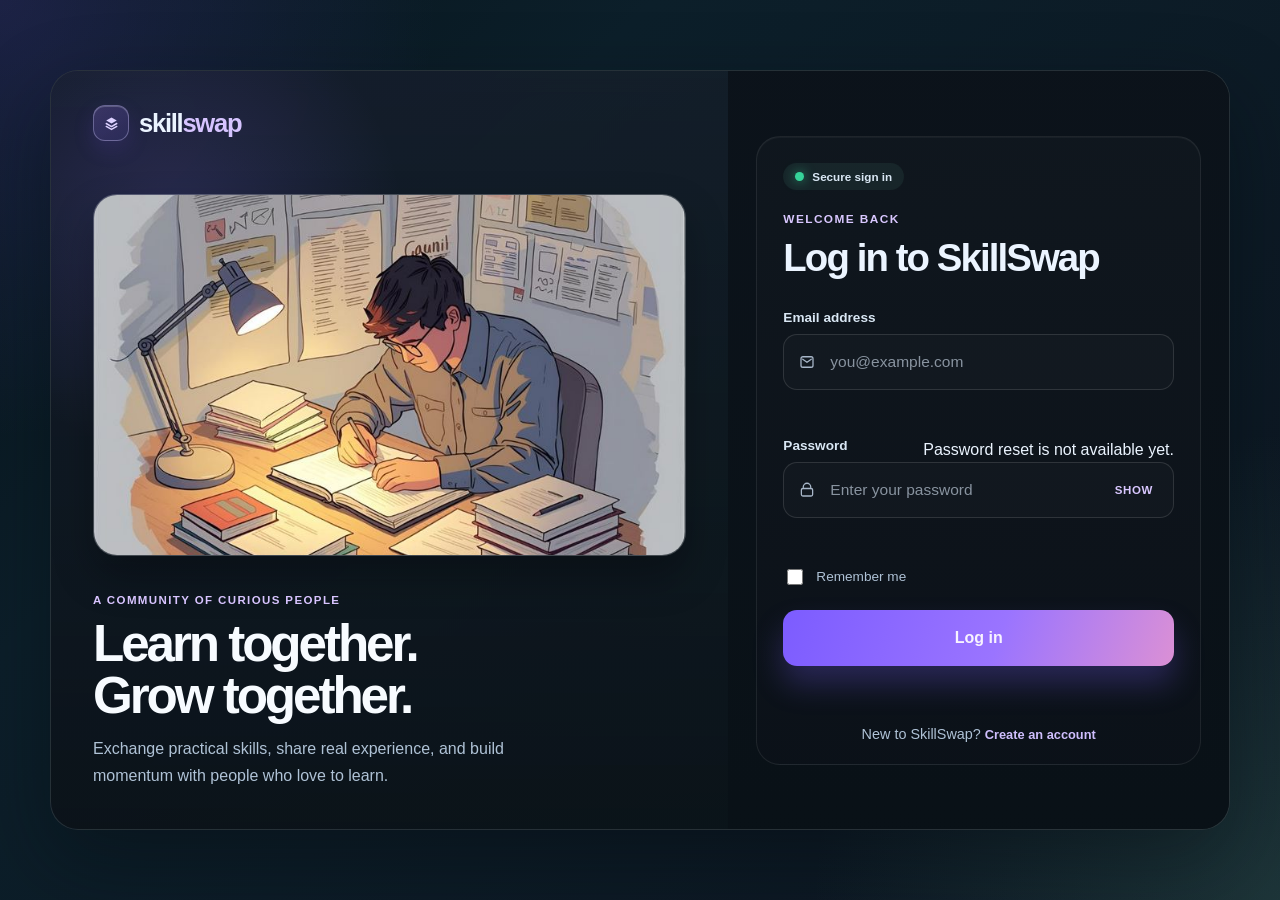
==== frontend/admin.html @ 72eb2aa4 "feat: complete SkillSwap full-stack integration" ====
<!doctype html>
<html lang="en">
<head>
  <meta charset="utf-8"><meta name="viewport" content="width=device-width, initial-scale=1">
  <title>Admin | SkillSwap</title><link rel="stylesheet" href="css/app.css">
  <script defer src="js/config.js"></script><script defer src="js/api.js"></script><script defer src="js/ui.js"></script>
  <script defer src="js/auth.js"></script><script defer src="js/layout.js"></script><script defer src="js/pages.js"></script>
</head>
<body class="app-page" data-protected="true" data-admin="true" data-page="admin">
  <div id="app-header"></div><main class="app-main">
    <h1>Admin dashboard</h1><p class="page-intro">Manage members and review community reports.</p>
    <section id="admin-stats" class="page-grid"><p class="loading-state">Loading dashboard…</p></section>
    <h2 class="section-title">Members</h2><section id="admin-users" class="page-grid"><p class="loading-state">Loading members…</p></section>
    <h2 class="section-title">Open reports</h2><section id="admin-reports" class="page-grid"><p class="loading-state">Loading reports…</p></section>
  </main>
</body>
</html>
---- frontend/css/app.css ----
:root {
  color-scheme: light;
  --ink: #1d1830;
  --muted: #6f6a7d;
  --purple: #6938df;
  --line: #e8e4ef;
  --surface: #fff;
  --wash: #f7f5fb;
}
* { box-sizing: border-box; }
body.app-page { margin: 0; color: var(--ink); background: var(--wash); font: 16px/1.5 system-ui, sans-serif; }
.app-header { display: flex; align-items: center; justify-content: space-between; gap: 1.25rem; padding: 1rem max(1.25rem, calc((100% - 1180px)/2)); background: var(--surface); border-bottom: 1px solid var(--line); }
.app-brand { color: var(--purple); font-weight: 800; font-size: 1.35rem; text-decoration: none; white-space: nowrap; }
.app-header nav { display: flex; flex-wrap: wrap; gap: .8rem 1rem; }
.app-header nav a { color: var(--ink); text-decoration: none; font-size: .92rem; }
.app-header nav a:hover { color: var(--purple); }
.app-main { max-width: 1180px; padding: 2rem 1.25rem 4rem; margin: auto; }
.app-main > h1 { margin: 0 0 .4rem; font-size: clamp(1.8rem, 4vw, 2.5rem); }
.page-intro { margin: 0 0 1.5rem; color: var(--muted); }
.page-grid { display: grid; grid-template-columns: repeat(auto-fit, minmax(min(100%, 290px), 1fr)); gap: 1rem; margin: 1rem 0 2rem; }
.content-card { background: var(--surface); border: 1px solid var(--line); border-radius: 16px; padding: 1.1rem; box-shadow: 0 8px 26px rgb(34 20 65 / 4%); }
.content-card h2 { font-size: 1.1rem; margin: 0 0 .35rem; overflow-wrap: anywhere; }
.content-card p { color: var(--muted); overflow-wrap: anywhere; }
.content-card small { color: var(--muted); }
.app-form { display: grid; gap: .8rem; max-width: 680px; padding: 1.25rem; background: var(--surface); border: 1px solid var(--line); border-radius: 16px; margin: 1rem 0 2rem; }
.app-form label { display: grid; gap: .35rem; font-weight: 650; }
.app-form input, .app-form textarea, .app-form select { width: 100%; padding: .75rem; border: 1px solid #d5cfdf; border-radius: 9px; font: inherit; background: white; }
.app-form textarea { min-height: 110px; resize: vertical; }
.button { cursor: pointer; border: 1px solid transparent; border-radius: 9px; padding: .65rem 1rem; font: inherit; font-weight: 650; text-decoration: none; display: inline-flex; align-items: center; justify-content: center; }
.button-primary { background: var(--purple); color: white; }
.button-outline { border-color: #cfc5e4; background: white; color: var(--ink); }
.button-danger { border-color: #e4baba; background: #fff5f5; color: #962e2e; }
.card-actions { display: flex; flex-wrap: wrap; gap: .5rem; margin-top: .8rem; }
.metric { font-size: 2rem; color: var(--purple); font-weight: 800; }
.post-media { display: block; max-width: 100%; max-height: 420px; border-radius: 10px; margin-top: .8rem; }
.empty-state, .loading-state, .error-state { padding: 1rem; color: var(--muted); background: white; border-radius: 12px; }
.error-state, .toast-error { color: #9c2525; }
.toast { position: fixed; z-index: 20; right: 1rem; bottom: 1rem; max-width: min(90vw, 420px); padding: .9rem 1.1rem; color: white; background: #27213a; border-radius: 10px; opacity: 0; pointer-events: none; transition: opacity .2s; }
.toast-visible { opacity: 1; }
.toast-error { background: #9c2525; color: white; }
.section-title { margin: 2rem 0 .7rem; }
.page-actions { display: flex; align-items: center; justify-content: center; gap: 1rem; margin: 1.5rem 0; }
.page-actions button:disabled { opacity: .45; cursor: not-allowed; }
.featured-skills { display: grid; grid-template-columns: repeat(auto-fit, minmax(230px, 1fr)); gap: 1rem; }
@media (max-width: 760px) {
  .app-header { align-items: flex-start; flex-wrap: wrap; }
  .app-header nav { order: 3; width: 100%; }
  .app-main { padding-top: 1.4rem; }
}
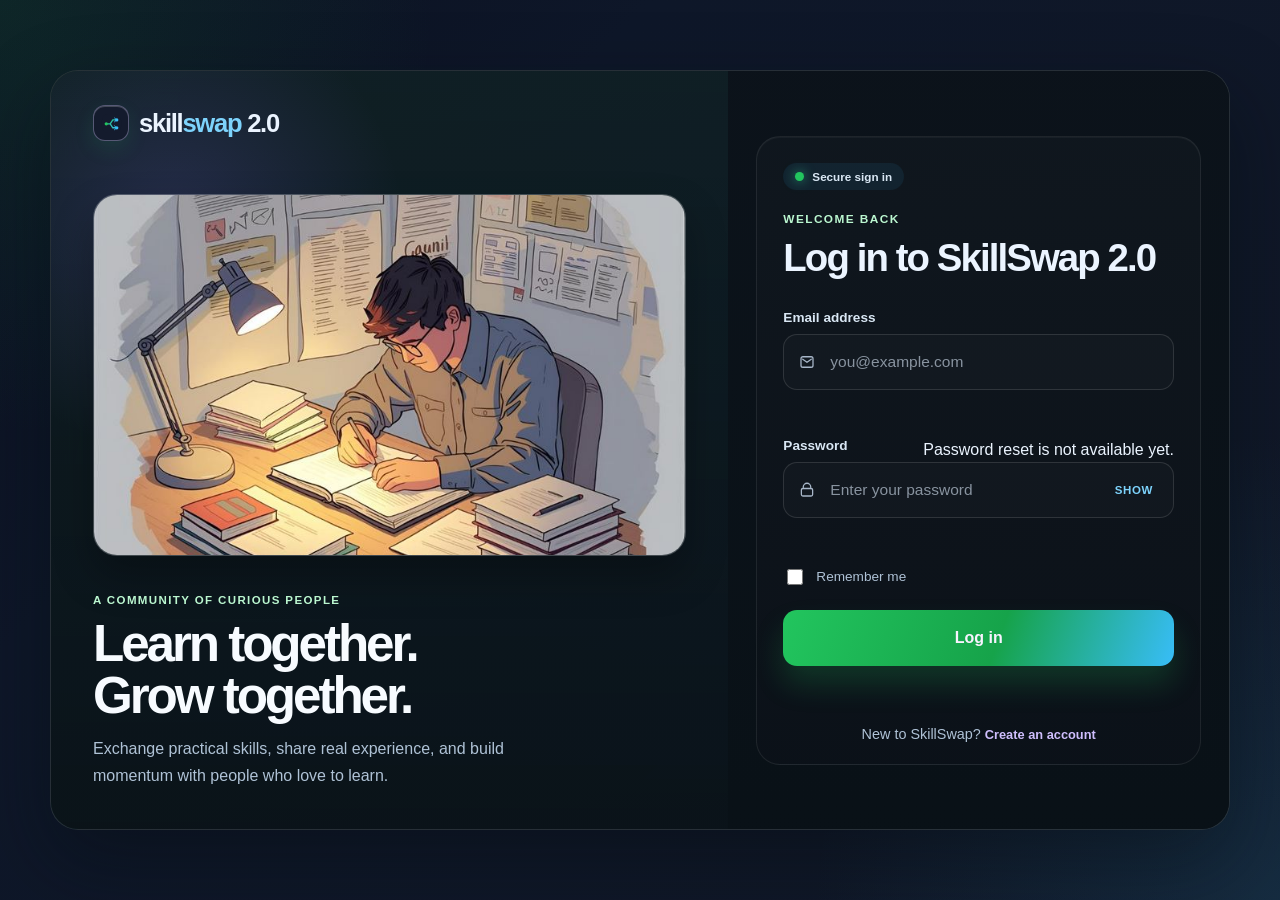
==== commit ac16cec9: "skillswap 2.0.0" ====
--- a/frontend/admin.html
+++ b/frontend/admin.html
@@ -2,9 +2,9 @@
 <html lang="en">
 <head>
   <meta charset="utf-8"><meta name="viewport" content="width=device-width, initial-scale=1">
-  <title>Admin | SkillSwap</title><link rel="stylesheet" href="css/app.css">
-  <script defer src="js/config.js"></script><script defer src="js/api.js"></script><script defer src="js/ui.js"></script>
-  <script defer src="js/auth.js"></script><script defer src="js/layout.js"></script><script defer src="js/pages.js"></script>
+  <title>Admin | SkillSwap 2.0</title><link rel="stylesheet" href="css/app.css?v=2"><link rel="icon" href="images/skillswap-mark.svg" type="image/svg+xml">
+  <script defer src="js/config.js"></script><script defer src="js/api.js?v=4"></script><script defer src="js/ui.js"></script>
+  <script defer src="js/auth.js?v=2"></script><script defer src="js/layout.js?v=2"></script><script defer src="js/pages.js"></script>
 </head>
 <body class="app-page" data-protected="true" data-admin="true" data-page="admin">
   <div id="app-header"></div><main class="app-main">
--- a/frontend/css/app.css
+++ b/frontend/css/app.css
@@ -1,43 +1,45 @@
 :root {
-  color-scheme: light;
-  --ink: #1d1830;
-  --muted: #6f6a7d;
-  --purple: #6938df;
-  --line: #e8e4ef;
-  --surface: #fff;
-  --wash: #f7f5fb;
+  color-scheme: dark;
+  --ink: #f8fafc;
+  --muted: #94a3b8;
+  --purple: #22c55e;
+  --line: #263248;
+  --surface: #141b2d;
+  --wash: #0b1020;
 }
 * { box-sizing: border-box; }
 body.app-page { margin: 0; color: var(--ink); background: var(--wash); font: 16px/1.5 system-ui, sans-serif; }
-.app-header { display: flex; align-items: center; justify-content: space-between; gap: 1.25rem; padding: 1rem max(1.25rem, calc((100% - 1180px)/2)); background: var(--surface); border-bottom: 1px solid var(--line); }
-.app-brand { color: var(--purple); font-weight: 800; font-size: 1.35rem; text-decoration: none; white-space: nowrap; }
+body.app-page[data-protected="true"]:not(.auth-ready) { visibility: hidden; }
+.app-header { display: flex; align-items: center; justify-content: space-between; gap: 1.25rem; padding: 1rem max(1.25rem, calc((100% - 1180px)/2)); background: #0e1729; border-bottom: 1px solid var(--line); }
+.app-brand { display: inline-flex; align-items: center; gap: .6rem; color: var(--ink); font-weight: 800; font-size: 1.2rem; text-decoration: none; white-space: nowrap; }
+.app-brand img { width: 32px; height: 32px; border-radius: 10px; }
 .app-header nav { display: flex; flex-wrap: wrap; gap: .8rem 1rem; }
-.app-header nav a { color: var(--ink); text-decoration: none; font-size: .92rem; }
-.app-header nav a:hover { color: var(--purple); }
+.app-header nav a { color: #cbd5e1; text-decoration: none; font-size: .92rem; }
+.app-header nav a:hover { color: #4ade80; }
 .app-main { max-width: 1180px; padding: 2rem 1.25rem 4rem; margin: auto; }
 .app-main > h1 { margin: 0 0 .4rem; font-size: clamp(1.8rem, 4vw, 2.5rem); }
 .page-intro { margin: 0 0 1.5rem; color: var(--muted); }
 .page-grid { display: grid; grid-template-columns: repeat(auto-fit, minmax(min(100%, 290px), 1fr)); gap: 1rem; margin: 1rem 0 2rem; }
-.content-card { background: var(--surface); border: 1px solid var(--line); border-radius: 16px; padding: 1.1rem; box-shadow: 0 8px 26px rgb(34 20 65 / 4%); }
+.content-card { background: var(--surface); border: 1px solid var(--line); border-radius: 16px; padding: 1.1rem; box-shadow: 0 8px 26px rgb(0 0 0 / 18%); }
 .content-card h2 { font-size: 1.1rem; margin: 0 0 .35rem; overflow-wrap: anywhere; }
 .content-card p { color: var(--muted); overflow-wrap: anywhere; }
 .content-card small { color: var(--muted); }
 .app-form { display: grid; gap: .8rem; max-width: 680px; padding: 1.25rem; background: var(--surface); border: 1px solid var(--line); border-radius: 16px; margin: 1rem 0 2rem; }
 .app-form label { display: grid; gap: .35rem; font-weight: 650; }
-.app-form input, .app-form textarea, .app-form select { width: 100%; padding: .75rem; border: 1px solid #d5cfdf; border-radius: 9px; font: inherit; background: white; }
+.app-form input, .app-form textarea, .app-form select { width: 100%; padding: .75rem; border: 1px solid #334155; border-radius: 9px; color: var(--ink); font: inherit; background: #0b1222; }
 .app-form textarea { min-height: 110px; resize: vertical; }
 .button { cursor: pointer; border: 1px solid transparent; border-radius: 9px; padding: .65rem 1rem; font: inherit; font-weight: 650; text-decoration: none; display: inline-flex; align-items: center; justify-content: center; }
-.button-primary { background: var(--purple); color: white; }
-.button-outline { border-color: #cfc5e4; background: white; color: var(--ink); }
-.button-danger { border-color: #e4baba; background: #fff5f5; color: #962e2e; }
+.button-primary { background: #22c55e; color: #06120b; }
+.button-outline { border-color: #334155; background: #0b1222; color: #dbeafe; }
+.button-danger { border-color: #7f1d2d; background: #351c29; color: #fecaca; }
 .card-actions { display: flex; flex-wrap: wrap; gap: .5rem; margin-top: .8rem; }
 .metric { font-size: 2rem; color: var(--purple); font-weight: 800; }
 .post-media { display: block; max-width: 100%; max-height: 420px; border-radius: 10px; margin-top: .8rem; }
-.empty-state, .loading-state, .error-state { padding: 1rem; color: var(--muted); background: white; border-radius: 12px; }
-.error-state, .toast-error { color: #9c2525; }
-.toast { position: fixed; z-index: 20; right: 1rem; bottom: 1rem; max-width: min(90vw, 420px); padding: .9rem 1.1rem; color: white; background: #27213a; border-radius: 10px; opacity: 0; pointer-events: none; transition: opacity .2s; }
+.empty-state, .loading-state, .error-state { padding: 1rem; color: var(--muted); background: var(--surface); border: 1px solid var(--line); border-radius: 12px; }
+.error-state, .toast-error { color: #fecaca; }
+.toast { position: fixed; z-index: 20; right: 1rem; bottom: 1rem; max-width: min(90vw, 420px); padding: .9rem 1.1rem; color: #f8fafc; background: #17233a; border: 1px solid #334155; border-radius: 10px; opacity: 0; pointer-events: none; transition: opacity .2s; }
 .toast-visible { opacity: 1; }
-.toast-error { background: #9c2525; color: white; }
+.toast-error { background: #351c29; color: #fecaca; }
 .section-title { margin: 2rem 0 .7rem; }
 .page-actions { display: flex; align-items: center; justify-content: center; gap: 1rem; margin: 1.5rem 0; }
 .page-actions button:disabled { opacity: .45; cursor: not-allowed; }
